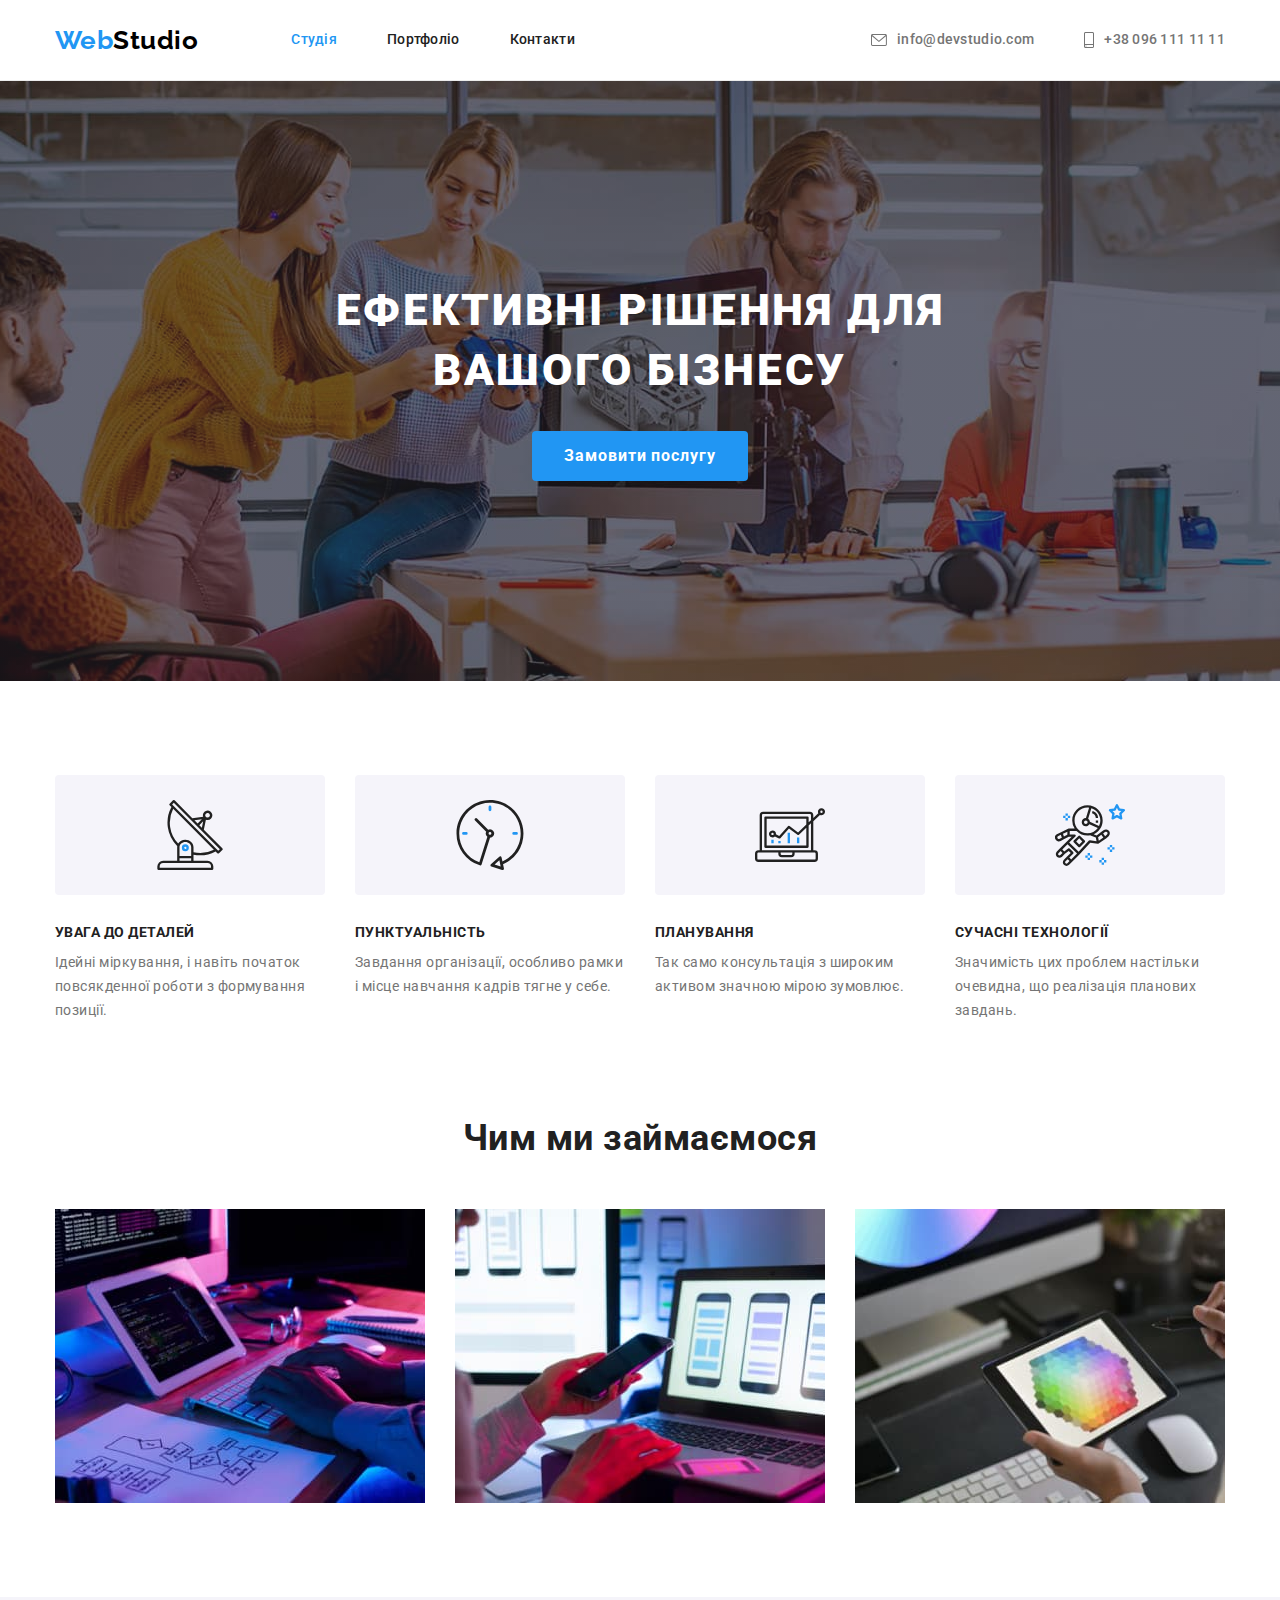
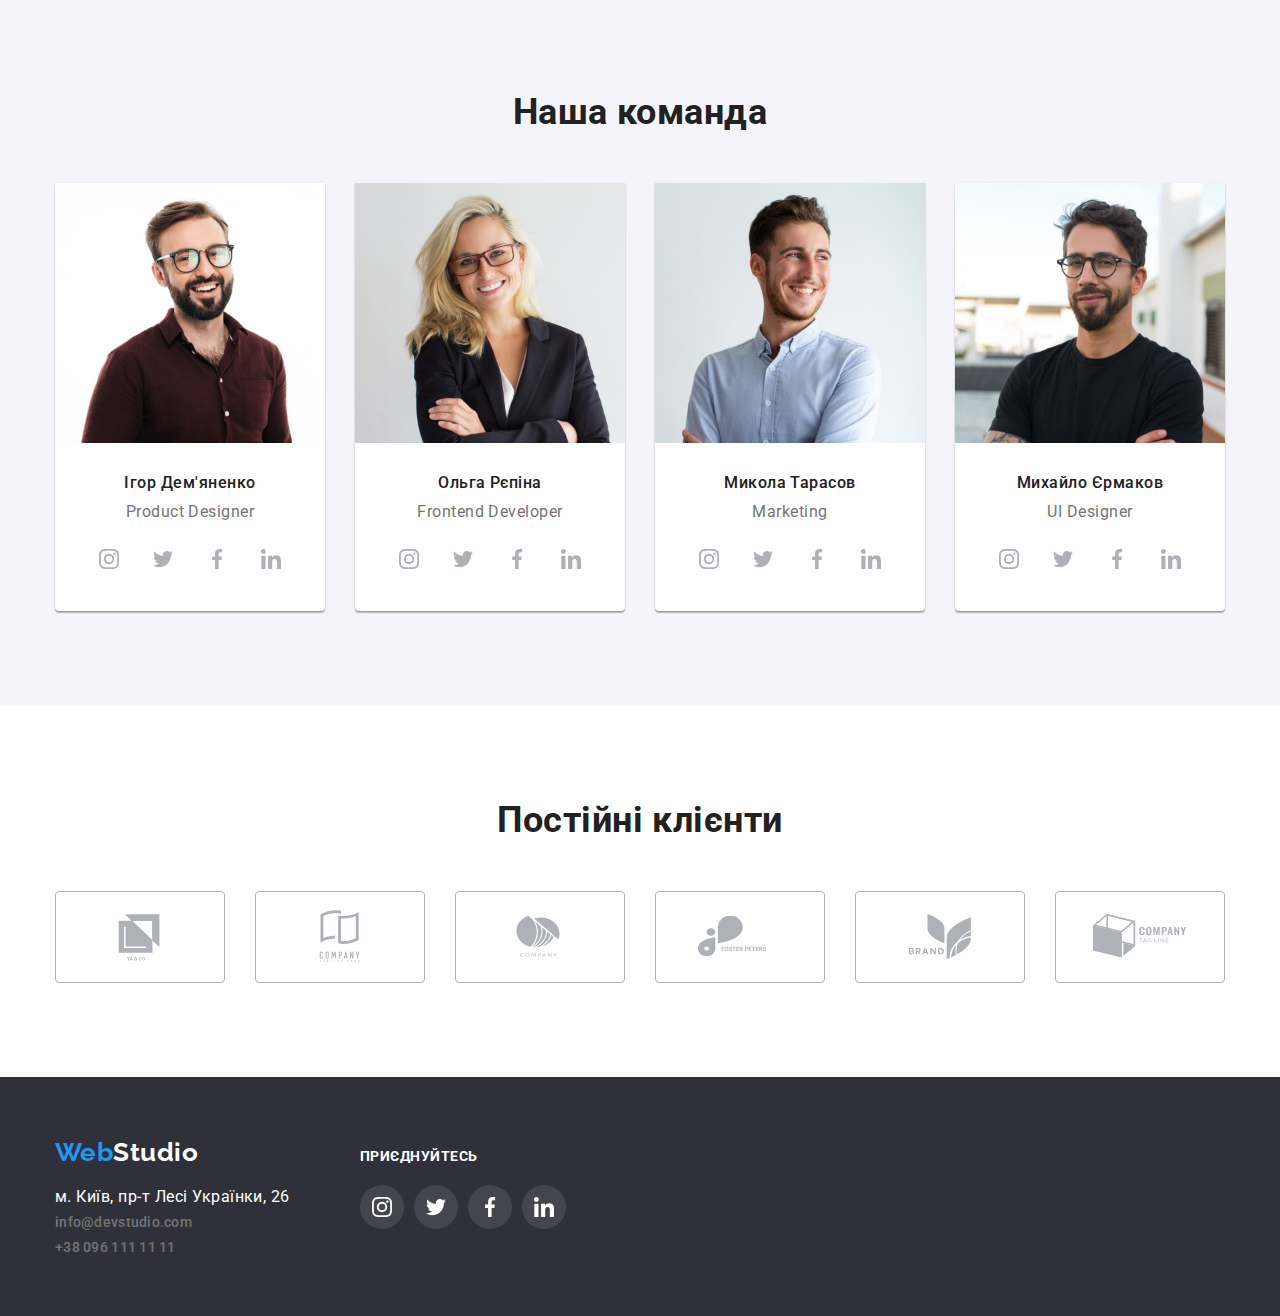
==== index.html @ 7fc438fb "start module 5" ====
<!DOCTYPE html>
<html lang="uk">
  <head>
    <meta charset="UTF-8" />
    <meta http-equiv="X-UA-Compatible" content="IE=edge" />
    <meta name="viewport" content="width=device-width, initial-scale=1.0" />
    <title>WebStudio</title>
    <link
      href="https://fonts.googleapis.com/css2?family=Raleway:wght@700&family=Roboto:wght@400;500;700;900&display=swap"
      rel="stylesheet"
    />
    <link
      rel="stylesheet"
      href="https://cdnjs.cloudflare.com/ajax/libs/modern-normalize/1.1.0/modern-normalize.min.css"
    />
    <link rel="stylesheet" href="./css/styles.css" />
  </head>
  <body>
    <!-- CAP -->
    <header class="header">
      <div class="conteiner content-header">
        <nav class="main-nav">
          <a class="logo" href="./" lang="en"><span class="logo-web">Web</span>Studio</a>
          <ul class="nav-list list">
            <li class="nav-item">
              <a class="nav-link current" href="./index.html">Студія</a>
            </li>
            <li class="nav-item">
              <a class="nav-link" href="./portfolio.html">Портфоліо</a>
            </li>
            <li class="nav-item"><a class="nav-link" href="#">Контакти</a></li>
          </ul>
        </nav>
        <ul class="contacts-list list">
          <li class="contact-item">
            <a class="contacts-link" href="mailto:info@devstudio.com">
              <svg class="contacts-icon" width="16" height="12">
                <use href="./images/icons.svg#icon-email"></use>
              </svg>
              <span>info@devstudio.com</span></a
            >
          </li>
          <li class="contact-item">
            <a class="contacts-link" href="tel:+380961111111">
              <svg class="contacts-icon" width="10" height="16">
                <use href="./images/icons.svg#icon-smartphone"></use>
              </svg>
              <span>+38 096 111 11 11</span></a
            >
          </li>
        </ul>
      </div>
    </header>
    <!-- HERO -->
    <main>
      <section class="section hero">
        <div class="conteiner">
          <h1 class="hero-title">
            ЕФЕКТИВНІ РІШЕННЯ ДЛЯ <br />
            ВАШОГО БІЗНЕСУ
          </h1>
          <button type="button" class="button">Замовити послугу</button>
        </div>
      </section>
      <!-- FEATURES -->
      <section class="section">
        <div class="conteiner">
          <!-- заголовок візуально прихований за допомогою css -->
          <h2 class="visually-hidden">Особливості</h2>
          <ul class="features-list list">
            <li class="features-item">
              <div class="features-stone">
                <svg class="features-icon" width="70" height="70">
                  <use href="./images/icons.svg#icon-antenna"></use>
                </svg>
              </div>
              <h3 class="features-title">УВАГА ДО ДЕТАЛЕЙ</h3>
              <p class="features-text">
                Ідейні міркування, і навіть початок повсякденної роботи з формування позиції.
              </p>
            </li>
            <li class="features-item">
              <div class="features-stone">
                <svg class="features-icon" width="70" height="70">
                  <use href="./images/icons.svg#icon-clock"></use>
                </svg>
              </div>
              <h3 class="features-title">ПУНКТУАЛЬНІСТЬ</h3>
              <p class="features-text">
                Завдання організації, особливо рамки і місце навчання кадрів тягне у себе.
              </p>
            </li>
            <li class="features-item">
              <div class="features-stone">
                <svg class="features-icon" width="70" height="70">
                  <use href="./images/icons.svg#icon-diagrame"></use>
                </svg>
              </div>
              <h3 class="features-title">ПЛАНУВАННЯ</h3>
              <p class="features-text">
                Так само консультація з широким активом значною мірою зумовлює.
              </p>
            </li>
            <li class="features-item">
              <div class="features-stone">
                <svg class="features-icon" width="70" height="70">
                  <use href="./images/icons.svg#icon-astronaut"></use>
                </svg>
              </div>
              <h3 class="features-title">СУЧАСНІ ТЕХНОЛОГІЇ</h3>
              <p class="features-text">
                Значимість цих проблем настільки очевидна, що реалізація планових завдань.
              </p>
            </li>
          </ul>
        </div>
      </section>
      <!-- SERVICES -->
      <section class="section no-padding">
        <div class="conteiner">
          <h2 class="section-title">Чим ми займаємося</h2>
          <ul class="services-list list">
            <li class="services-item">
              <img src="./images/box-1.jpg" alt="Розробка десктопних додатків" width="370" />
            </li>
            <li class="services-item">
              <img src="./images/box-2.jpg" alt="Розробка мобільних додатків" width="370" />
            </li>
            <li class="services-item">
              <img src="./images/box-3.jpg" alt="Дизайнерські рішення" width="370" />
            </li>
          </ul>
        </div>
      </section>
      <!-- TEAM -->
      <section class="section team">
        <div class="conteiner">
          <h2 class="section-title">Наша команда</h2>
          <ul class="team-list list">
            <li class="team-item">
              <img src="./images/img-1.jpg" alt="Фахівець команди 1" width="270" />
              <div class="team-content">
                <h3 class="team-title">Ігор Дем'яненко</h3>
                <p class="team-text" lang="en">Product Designer</p>
                <ul class="icons-list list">
                  <li class="icon-item">
                    <a
                      href="#"
                      class="icon-link"
                      target="_blank"
                      rel="noopener noreferrer nofollow"
                    >
                      <svg class="icon" width="20" height="20">
                        <use href="./images/icons.svg#icon-instagram"></use>
                      </svg>
                    </a>
                  </li>
                  <li class="icon-item">
                    <a
                      href="#"
                      class="icon-link"
                      target="_blank"
                      rel="noopener noreferrer nofollow"
                    >
                      <svg class="icon" width="20" height="20">
                        <use href="./images/icons.svg#icon-twitter"></use>
                      </svg>
                    </a>
                  </li>
                  <li class="icon-item">
                    <a
                      href="#"
                      class="icon-link"
                      target="_blank"
                      rel="noopener noreferrer nofollow"
                    >
                      <svg class="icon" width="20" height="20">
                        <use href="./images/icons.svg#icon-facebook"></use>
                      </svg>
                    </a>
                  </li>
                  <li class="icon-item">
                    <a
                      href="#"
                      class="icon-link"
                      target="_blank"
                      rel="noopener noreferrer nofollow"
                    >
                      <svg class="icon" width="20" height="20">
                        <use href="./images/icons.svg#icon-linkedin"></use>
                      </svg>
                    </a>
                  </li>
                </ul>
              </div>
            </li>

            <li class="team-item">
              <img src="./images/img-2.jpg" alt="Фахівець команди 2" width="270" />
              <div class="team-content">
                <h3 class="team-title">Ольга Рєпіна</h3>
                <p class="team-text" lang="en">Frontend Developer</p>
                <ul class="icons-list list">
                  <li class="icon-item">
                    <a
                      href="#"
                      class="icon-link"
                      target="_blank"
                      rel="noopener noreferrer nofollow"
                    >
                      <svg class="icon" width="20" height="20">
                        <use href="./images/icons.svg#icon-instagram"></use>
                      </svg>
                    </a>
                  </li>
                  <li class="icon-item">
                    <a
                      href="#"
                      class="icon-link"
                      target="_blank"
                      rel="noopener noreferrer nofollow"
                    >
                      <svg class="icon" width="20" height="20">
                        <use href="./images/icons.svg#icon-twitter"></use>
                      </svg>
                    </a>
                  </li>
                  <li class="icon-item">
                    <a
                      href="#"
                      class="icon-link"
                      target="_blank"
                      rel="noopener noreferrer nofollow"
                    >
                      <svg class="icon" width="20" height="20">
                        <use href="./images/icons.svg#icon-facebook"></use>
                      </svg>
                    </a>
                  </li>
                  <li class="icon-item">
                    <a
                      href="#"
                      class="icon-link"
                      target="_blank"
                      rel="noopener noreferrer nofollow"
                    >
                      <svg class="icon" width="20" height="20">
                        <use href="./images/icons.svg#icon-linkedin"></use>
                      </svg>
                    </a>
                  </li>
                </ul>
              </div>
            </li>

            <li class="team-item">
              <img src="./images/img-3.jpg" alt="Фахівець команди 3" width="270" />
              <div class="team-content">
                <h3 class="team-title">Микола Тарасов</h3>
                <p class="team-text" lang="en">Marketing</p>
                <ul class="icons-list list">
                  <li class="icon-item">
                    <a
                      href="#"
                      class="icon-link"
                      target="_blank"
                      rel="noopener noreferrer nofollow"
                    >
                      <svg class="icon" width="20" height="20">
                        <use href="./images/icons.svg#icon-instagram"></use>
                      </svg>
                    </a>
                  </li>
                  <li class="icon-item">
                    <a
                      href="#"
                      class="icon-link"
                      target="_blank"
                      rel="noopener noreferrer nofollow"
                    >
                      <svg class="icon" width="20" height="20">
                        <use href="./images/icons.svg#icon-twitter"></use>
                      </svg>
                    </a>
                  </li>
                  <li class="icon-item">
                    <a
                      href="#"
                      class="icon-link"
                      target="_blank"
                      rel="noopener noreferrer nofollow"
                    >
                      <svg class="icon" width="20" height="20">
                        <use href="./images/icons.svg#icon-facebook"></use>
                      </svg>
                    </a>
                  </li>
                  <li class="icon-item">
                    <a
                      href="#"
                      class="icon-link"
                      target="_blank"
                      rel="noopener noreferrer nofollow"
                    >
                      <svg class="icon" width="20" height="20">
                        <use href="./images/icons.svg#icon-linkedin"></use>
                      </svg>
                    </a>
                  </li>
                </ul>
              </div>
            </li>

            <li class="team-item">
              <img src="./images/img-4.jpg" alt="Фахівець команди 4" width="270" />
              <div class="team-content">
                <h3 class="team-title">Михайло Єрмаков</h3>
                <p class="team-text" lang="en">UI Designer</p>
                <ul class="icons-list list">
                  <li class="icon-item">
                    <a
                      href="#"
                      class="icon-link"
                      target="_blank"
                      rel="noopener noreferrer nofollow"
                    >
                      <svg class="icon" width="20" height="20">
                        <use href="./images/icons.svg#icon-instagram"></use>
                      </svg>
                    </a>
                  </li>
                  <li class="icon-item">
                    <a
                      href="#"
                      class="icon-link"
                      target="_blank"
                      rel="noopener noreferrer nofollow"
                    >
                      <svg class="icon" width="20" height="20">
                        <use href="./images/icons.svg#icon-twitter"></use>
                      </svg>
                    </a>
                  </li>
                  <li class="icon-item">
                    <a
                      href="#"
                      class="icon-link"
                      target="_blank"
                      rel="noopener noreferrer nofollow"
                    >
                      <svg class="icon" width="20" height="20">
                        <use href="./images/icons.svg#icon-facebook"></use>
                      </svg>
                    </a>
                  </li>
                  <li class="icon-item">
                    <a
                      href="#"
                      class="icon-link"
                      target="_blank"
                      rel="noopener noreferrer nofollow"
                    >
                      <svg class="icon" width="20" height="20">
                        <use href="./images/icons.svg#icon-linkedin"></use>
                      </svg>
                    </a>
                  </li>
                </ul>
              </div>
            </li>
          </ul>
        </div>
      </section>
      <!-- CLIENTS -->
      <section class="section">
        <div class="conteiner">
          <h2 class="section-title">Постійні клієнти</h2>
          <ul class="clients-list list">
            <li class="clients-item">
              <a href="#" class="clients-icon" target="_blank" rel="noopener noreferrer nofollow">
                <svg class="icon" width="106" height="60">
                  <use href="./images/icons.svg#icon-logo-yaco"></use>
                </svg>
              </a>
            </li>
            <li class="clients-item">
              <a href="#" class="clients-icon" target="_blank" rel="noopener noreferrer nofollow">
                <svg class="icon" width="106" height="60">
                  <use href="./images/icons.svg#icon-logo-tagline"></use>
                </svg>
              </a>
            </li>
            <li class="clients-item">
              <a href="#" class="clients-icon" target="_blank" rel="noopener noreferrer nofollow">
                <svg class="icon" width="106" height="60">
                  <use href="./images/icons.svg#icon-logo-company"></use>
                </svg>
              </a>
            </li>
            <li class="clients-item">
              <a href="#" class="clients-icon" target="_blank" rel="noopener noreferrer nofollow">
                <svg class="icon" width="106" height="60">
                  <use href="./images/icons.svg#icon-logo-foster"></use>
                </svg>
              </a>
            </li>
            <li class="clients-item">
              <a href="#" class="clients-icon" target="_blank" rel="noopener noreferrer nofollow">
                <svg class="icon" width="106" height="60">
                  <use href="./images/icons.svg#icon-logo-brand"></use>
                </svg>
              </a>
            </li>
            <li class="clients-item">
              <a href="#" class="clients-icon" target="_blank" rel="noopener noreferrer nofollow">
                <svg class="icon" width="106" height="60">
                  <use href="./images/icons.svg#icon-logo-tag"></use>
                </svg>
              </a>
            </li>
          </ul>
        </div>
      </section>
    </main>
    <!-- BASEMENT -->
    <footer class="footer">
      <div class="conteiner">
        <div class="address-conteiner">
          <a class="logo" href="./" lang="en"><span class="logo-web">Web</span>Studio</a>
          <address class="footer-address">
            <ul class="address-list list">
              <li class="address-item">
                <a
                  class="address-logo"
                  href="https://goo.gl/maps/8SpiSnEE1Zgthn1p6"
                  target="_blank"
                  rel="noopener noreferrer nofollow"
                  >м. Київ, пр-т Лесі Українки, 26</a
                >
              </li>
              <li class="address-item">
                <a class="contacts-link" href="mailto:info@devstudio.com">info@devstudio.com</a>
              </li>
              <li class="address-item">
                <a class="contacts-link" href="tel:+380961111111">+38 096 111 11 11</a>
              </li>
            </ul>
          </address>
        </div>
        <div class="social-conteiner">
          <p class="social-title">приєднуйтесь</p>
          <ul class="social-list list">
            <li class="social-item">
              <a href="#" class="social-icon" target="_blank" rel="noopener noreferrer nofollow">
                <svg class="icon" width="20" height="20">
                  <use href="./images/icons.svg#icon-instagram"></use>
                </svg>
              </a>
            </li>
            <li class="social-item">
              <a href="#" class="social-icon" target="_blank" rel="noopener noreferrer nofollow">
                <svg class="icon" width="20" height="20">
                  <use href="./images/icons.svg#icon-twitter"></use>
                </svg>
              </a>
            </li>
            <li class="social-item">
              <a href="#" class="social-icon" target="_blank" rel="noopener noreferrer nofollow">
                <svg class="icon" width="20" height="20">
                  <use href="./images/icons.svg#icon-facebook"></use>
                </svg>
              </a>
            </li>
            <li class="social-item">
              <a href="#" class="social-icon" target="_blank" rel="noopener noreferrer nofollow">
                <svg class="icon" width="20" height="20">
                  <use href="./images/icons.svg#icon-linkedin"></use>
                </svg>
              </a>
            </li>
          </ul>
        </div>
      </div>
    </footer>
  </body>
</html>
---- css/styles.css ----
/* для тегу <h1> color: #FFFFFF;
   для тегу <h2; h3> color: #212121;
   для тегу <p> color: #757575;
   для :hover color: #2196F3;
   додатковий фон background-color: #F5F4FA;
   фон для <footer> background-color: #2F303A;
*/

:root {
  --title-color: #212121;
  --text-color: #757575;
  --hover-accent-color: #2196f3;
  --hover-second-color: #188ce8;
  --primary-white-color: #ffffff;
  --background-second-color: #f5f4fa;
  --hero-footer-bgc: #2f303a;
  --icons-color: #afb1b8;
  --card-set-gap: 30px;
}

body {
  background-color: #ffffff;
  color: var(--title-color);

  font-family: 'Roboto', sans-serif;
  letter-spacing: 0.03em;
}

/* CAP */
.header {
  border-bottom: 1px solid #ececec;
}

.section {
  padding-top: 94px;
  padding-bottom: 94px;
}

.no-padding {
  padding-top: 0;
}

.conteiner {
  margin-left: auto;
  margin-right: auto;
  width: 1200px;
  padding: 0 15px;
}

/* властивість для <ul>, забираємо крапки */
.list {
  list-style: none;
  padding: 0;
  margin: 0;
}

.content-header {
  display: flex;
  align-items: center;
}

.main-nav {
  display: flex;
  align-items: center;
}

.logo {
  color: #000000;

  font-family: 'Raleway', sans-serif;
  font-weight: 700;
  font-size: 26px;
  line-height: 1.19;
  text-decoration: none;
}

.logo-web {
  color: var(--hover-accent-color);
}

.nav-list {
  display: flex;
  margin-left: 93px;
}

.nav-item:not(:last-child) {
  margin-right: 50px;
}

.nav-link {
  display: block;
  padding: 32px 0;

  color: var(--title-color);
  font-weight: 500;
  font-size: 14px;
  line-height: 1.14;
  letter-spacing: 0.02em;
  text-decoration: none;
}

.contacts-list {
  display: flex;
  margin-left: auto;
}

.contact-item:not(:last-child) {
  margin-right: 50px;
}

.contacts-link {
  color: var(--text-color);
  font-weight: 500;
  font-size: 14px;
  line-height: 1.14;
  letter-spacing: 0.02em;
  text-decoration: none;

  display: flex;
  align-items: center;
}

.contacts-icon {
  margin-right: 10px;
  fill: currentColor;
}

.nav-link:hover,
.nav-link:focus,
.contacts-link:hover,
.contacts-link:focus {
  color: var(--hover-accent-color);
}

.current {
  color: var(--hover-accent-color);
}

/* HERO */
.section.hero {
  padding-top: 200px;
  padding-bottom: 200px;
  margin: 0 auto;
  max-width: 1600px;
  height: 600px;
  background-image: linear-gradient(to right, rgba(47, 48, 58, 0.4), rgba(47, 48, 58, 0.4)),
    url(../images/bg-img.jpg);
  background-repeat: no-repeat;
  background-position: center;
  background-size: cover;
}

.hero {
  background-color: var(--hero-footer-bgc);
  text-align: center;
}

h1,
h2,
h3,
p {
  margin-top: 0;
  margin-bottom: 0;
}

img {
  display: block;
  min-width: 100%;
  height: auto;
}

.hero-title {
  color: var(--primary-white-color);
  font-style: 400;
  font-weight: 900;
  font-size: 44px;
  line-height: 1.36;
  letter-spacing: 0.06em;
  text-transform: uppercase;

  margin-bottom: 30px;
}

.button {
  background-color: var(--hover-accent-color);
  color: var(--primary-white-color);

  font-family: inherit;
  font-weight: 700;
  font-size: 16px;
  line-height: 1.88;
  letter-spacing: 0.06em;

  cursor: pointer;
  border-radius: 4px;
  padding: 10px 32px;
  border: none;
}

.button:hover,
.button:focus {
  background-color: var(--hover-second-color);
  color: var(--primary-white-color);
}

/* FEATURES */
/* властивість для прихованого заголовку */
.visually-hidden {
  position: absolute;
  white-space: nowrap;
  width: 1px;
  height: 1px;
  overflow: hidden;
  border: 0;
  padding: 0;
  clip: rect(0 0 0 0);
  clip-path: inset(50%);
  margin: -1px;
}

.features-list {
  display: flex;
}

.features-item {
  width: 270px;
}

.features-item:not(:last-child) {
  margin-right: var(--card-set-gap);
}

.features-stone {
  display: flex;
  align-items: center;
  justify-content: center;

  width: 100%;
  height: 120px;

  background-color: var(--background-second-color);
  border-radius: 4px;
  margin-bottom: var(--card-set-gap);
}

.features-title {
  font-weight: 700;
  font-size: 14px;
  line-height: 1.14;
  text-transform: uppercase;

  margin-bottom: 10px;
}

.features-text {
  color: var(--text-color);

  font-size: 14px;
  line-height: 1.71;
}

/* SERVICES */
.services-list {
  display: flex;
}

.services-item:not(:last-child) {
  margin-right: var(--card-set-gap);
}

.section-title {
  font-size: 36px;
  line-height: 1.17;
  text-align: center;

  margin-bottom: 50px;
}

/* TEAM */
.team {
  background-color: var(--background-second-color);
}

.team-list {
  display: flex;
  flex-wrap: wrap;
  margin-left: calc(-1 * var(--card-set-gap));
  margin-top: calc(-1 * var(--card-set-gap));
}

.team-item {
  background-color: var(--primary-white-color);

  box-shadow: 0px 1px 3px rgba(0, 0, 0, 0.12), 0px 1px 1px rgba(0, 0, 0, 0.14),
    0px 2px 1px rgba(0, 0, 0, 0.2);
  border-radius: 0px 0px 4px 4px;

  flex-basis: calc((100% / 4) - var(--card-set-gap));
  margin-left: var(--card-set-gap);
  margin-top: var(--card-set-gap);
}

/* .team-item:not(:last-child) {
  margin-right: var(--card-set-gap);
} */

.team-content {
  text-align: center;
  padding: 30px 0;
}

.team-title {
  font-weight: 500;
  font-size: 16px;
  line-height: 1.19;

  margin-bottom: 10px;
}

.team-text {
  color: var(--text-color);
  font-size: 16px;
  line-height: 1.19;
  margin-bottom: 16px;
}

.icons-list {
  display: flex;
  align-items: center;
  justify-content: center;
}

.icon-item {
  width: 44px;
  height: 44px;
}

.icon-item:not(:last-child) {
  margin-right: 10px;
}

.icon-link {
  color: var(--icons-color);

  display: flex;
  align-items: center;
  justify-content: center;

  width: 100%;
  height: 100%;
  border-radius: 50%;
}

.icon {
  fill: currentColor;
}

.icon-link:hover,
.icon-link:focus {
  background-color: var(--hover-accent-color);
  color: var(--primary-white-color);
}

/* CLIENTS */

.clients-list {
  display: flex;
  flex-wrap: wrap;

  margin-left: calc(-1 * var(--card-set-gap));
}

.clients-item {
  width: 170px;
  height: 92px;

  flex-basis: calc((100% / 6) - var(--card-set-gap));
  margin-left: var(--card-set-gap);
}

.clients-icon {
  color: var(--icons-color);

  display: flex;
  align-items: center;
  justify-content: center;

  width: 100%;
  height: 100%;
  border: 1px solid var(--icons-color);
  border-radius: 4px;
}

.clients-icon:hover,
.clients-icon:focus {
  border: 1px solid var(--hover-accent-color);
  color: var(--hover-accent-color);
}

/* BASEMENT */
.footer {
  background-color: var(--hero-footer-bgc);
  padding: 60px 0;
}

.footer .conteiner {
  display: flex;
  align-content: center;
  align-items: baseline;
}

.address-conteiner {
  display: flex;
  flex-direction: column;
  margin-right: 70px;
}

.footer .logo {
  color: var(--primary-white-color);
  margin-bottom: 20px;
}

.footer-address {
  font-style: normal;
}

.address-item:not(:last-child) {
  margin-bottom: 9px;
}

.address-logo {
  color: var(--primary-white-color);
  text-decoration: none;
  margin-bottom: 20px;
}

.address-logo:hover,
.address-logo:focus {
  color: var(--hover-accent-color);
}

.social-title {
  color: var(--primary-white-color);
  font-weight: 700;
  font-size: 14px;
  line-height: 1.14;
  text-transform: uppercase;

  margin-bottom: 20px;
}

.social-list {
  display: flex;
}

.social-item {
  width: 44px;
  height: 44px;
}

.social-item:not(:last-child) {
  margin-right: 10px;
}

.social-icon {
  color: var(--primary-white-color);
  background-color: rgba(255, 255, 255, 0.1);

  display: flex;
  align-items: center;
  justify-content: center;

  width: 100%;
  height: 100%;
  border-radius: 50%;
}

.social-icon:hover,
.social-icon:focus {
  background-color: var(--hover-accent-color);
}

/* ----------PORTFOLIO STYLES---------- */
/* FILTER */
.filter-list {
  display: flex;
  justify-content: center;
  margin-bottom: 50px;
}

.filter-item:not(:last-child) {
  margin-right: 8px;
}

.filter-btn {
  background-color: var(--background-second-color);
  color: var(--title-color);

  font-family: inherit;
  font-weight: 500;
  font-size: 16px;
  line-height: 1.62;
  letter-spacing: 0.03em;

  border-radius: 4px;
  border: none;
  cursor: pointer;

  padding: 6px 22px;
}

.filter-btn:hover,
.filter-btn:focus {
  background-color: var(--hover-accent-color);
  color: var(--primary-white-color);
  box-shadow: 0px 3px 1px rgba(0, 0, 0, 0.1), 0px 1px 2px rgba(0, 0, 0, 0.08),
    0px 2px 2px rgba(0, 0, 0, 0.12);
}

.filter-btn.current {
  background-color: var(--hover-accent-color);
  color: var(--primary-white-color);
  padding: 6px 25px;
}

/* PROJECTS */
.projects-set {
  display: flex;
  flex-wrap: wrap;

  margin-left: calc(-1 * var(--card-set-gap));
  margin-top: calc(-1 * var(--card-set-gap));
}

.project-list {
  flex-basis: calc((100% / 3) - var(--card-set-gap));
  margin-left: var(--card-set-gap);
  margin-top: var(--card-set-gap);
}

.project-link {
  text-decoration: none;
  display: block;
}

.project-link:hover,
.project-link:focus {
  box-shadow: 0px 1px 1px rgba(0, 0, 0, 0.12), 0px 4px 4px rgba(0, 0, 0, 0.06),
    1px 4px 6px rgba(0, 0, 0, 0.16);
}

.project-content {
  padding-left: 24px;
  padding-top: 20px;
  padding-bottom: 20px;
  border: 1px solid #eeeeee;
  border-top: none;
}

.project-title {
  color: var(--title-color);

  font-size: 18px;
  line-height: 2;
  letter-spacing: 0.06em;

  margin-bottom: 4px;
}

.project-text {
  color: var(--text-color);

  font-size: 16px;
  line-height: 1.88;
}
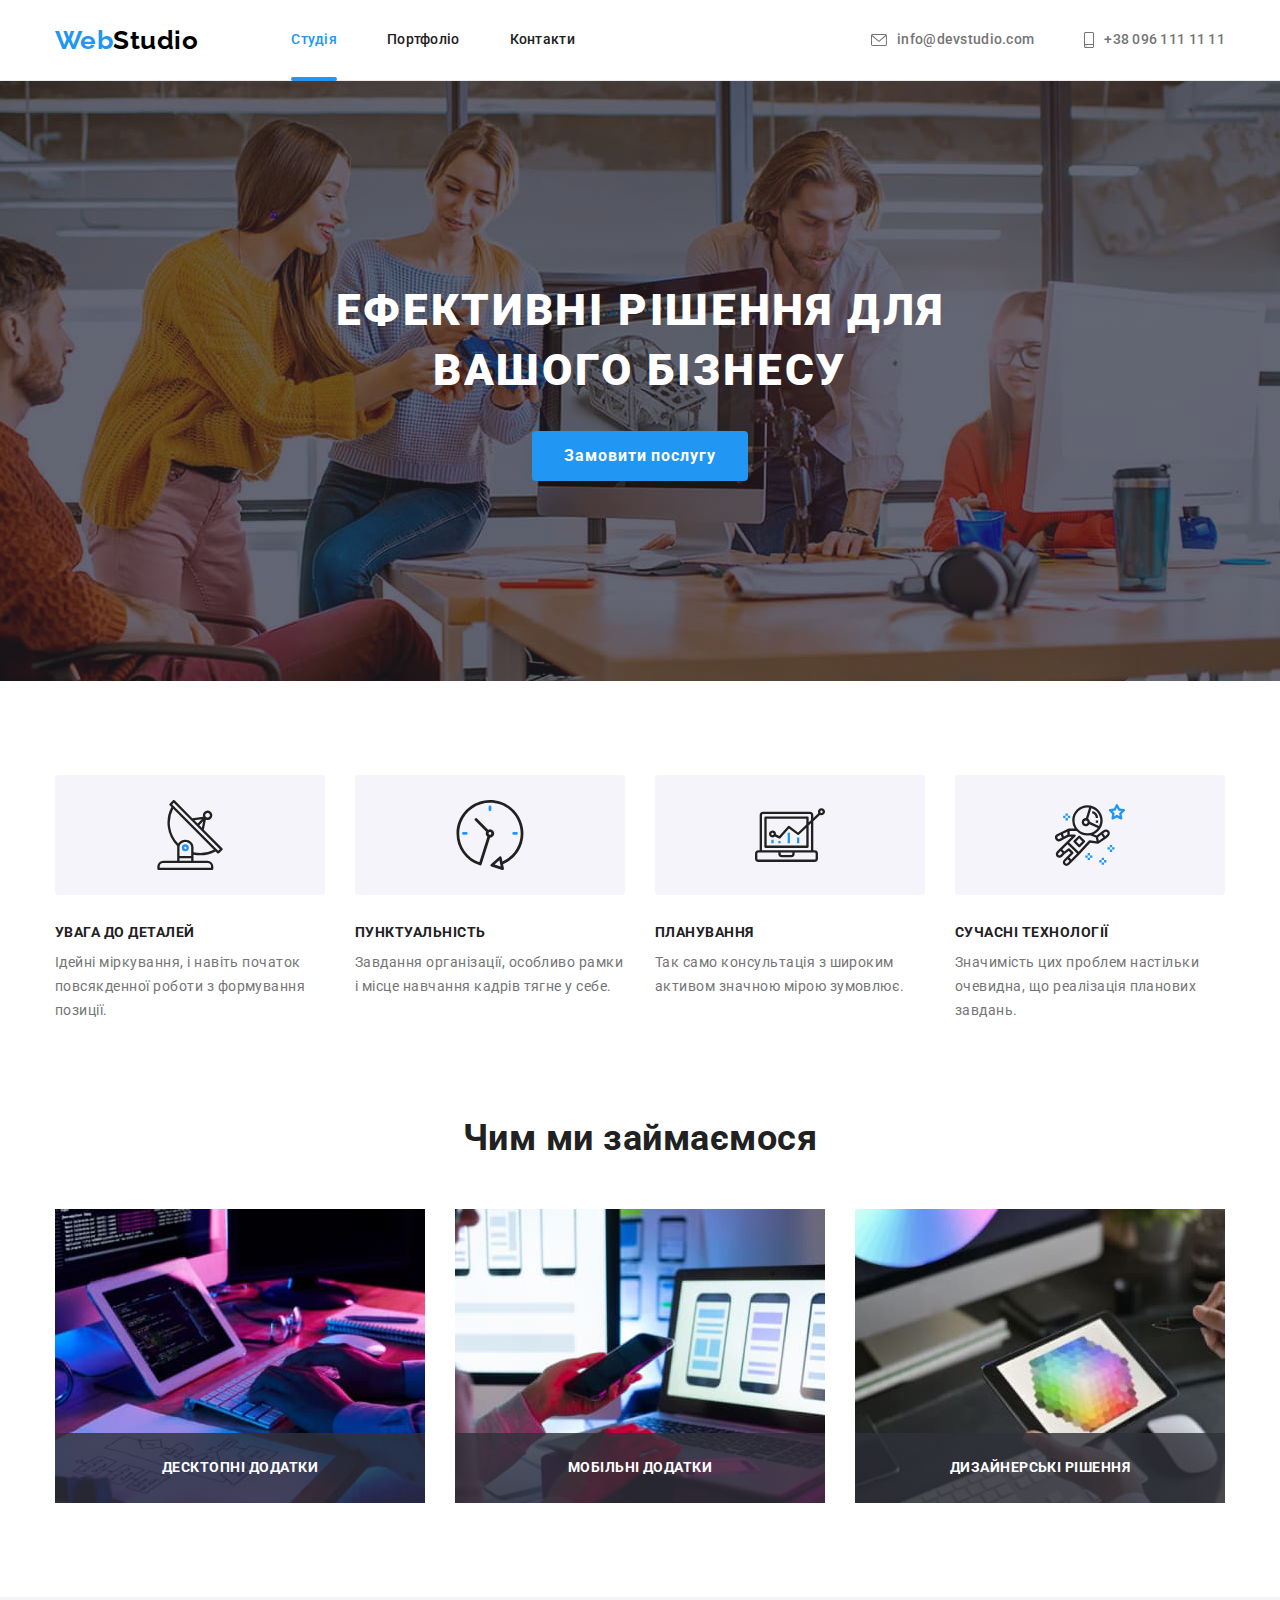
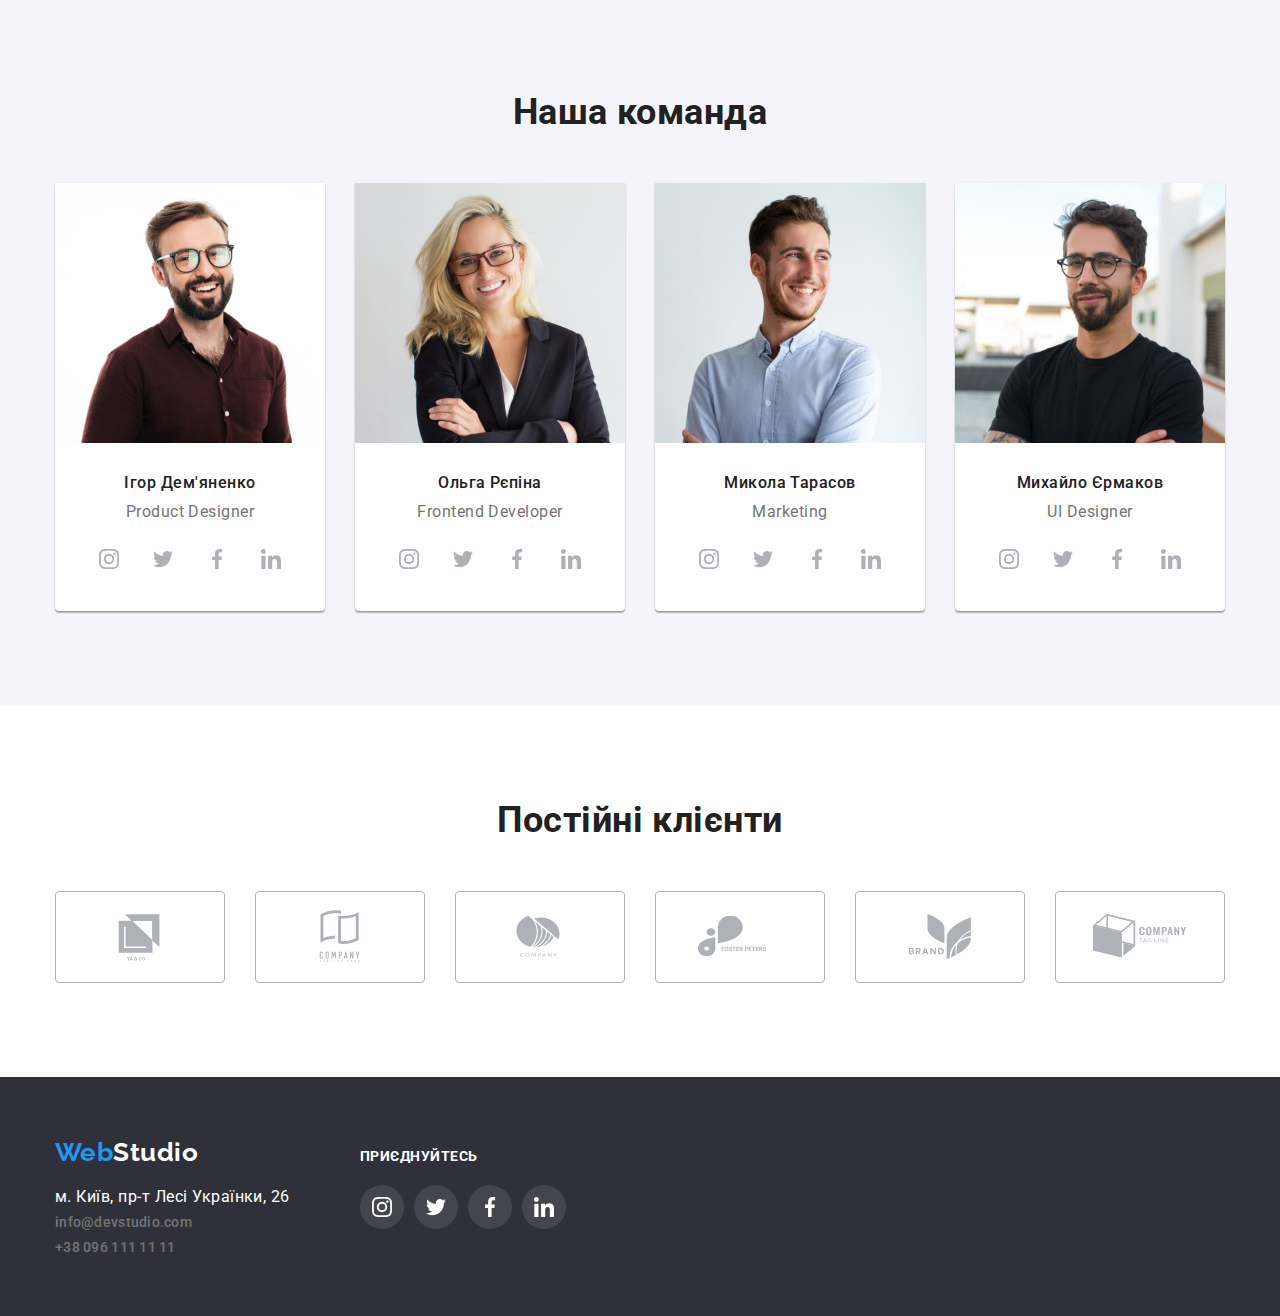
==== commit 0a46f266: "Для всіх ефектів зроблені переходи." ====
--- a/index.html
+++ b/index.html
@@ -59,7 +59,7 @@
             ЕФЕКТИВНІ РІШЕННЯ ДЛЯ <br />
             ВАШОГО БІЗНЕСУ
           </h1>
-          <button type="button" class="button">Замовити послугу</button>
+          <button type="button" class="button" data-modal-open>Замовити послугу</button>
         </div>
       </section>
       <!-- FEATURES -->
@@ -122,12 +122,15 @@
           <ul class="services-list list">
             <li class="services-item">
               <img src="./images/box-1.jpg" alt="Розробка десктопних додатків" width="370" />
+              <p class="services-text">Десктопні додатки</p>
             </li>
             <li class="services-item">
               <img src="./images/box-2.jpg" alt="Розробка мобільних додатків" width="370" />
+              <p class="services-text">Мобільні додатки</p>
             </li>
             <li class="services-item">
               <img src="./images/box-3.jpg" alt="Дизайнерські рішення" width="370" />
+              <p class="services-text">Дизайнерські рішення</p>
             </li>
           </ul>
         </div>
@@ -431,7 +434,7 @@
             <ul class="address-list list">
               <li class="address-item">
                 <a
-                  class="address-logo"
+                  class="address-company"
                   href="https://goo.gl/maps/8SpiSnEE1Zgthn1p6"
                   target="_blank"
                   rel="noopener noreferrer nofollow"
@@ -482,5 +485,15 @@
         </div>
       </div>
     </footer>
+    <div class="backdrop is-hidden" data-modal>
+      <div class="modal-window">
+        <button type="button" class="modal-button" data-modal-close>
+          <svg class="icon" width="18" height="18">
+            <use href="./images/icons.svg#icon-close-black"></use>
+          </svg>
+        </button>
+      </div>
+    </div>
+    <script src="./js/modal.js"></script>
   </body>
 </html>
--- a/css/styles.css
+++ b/css/styles.css
@@ -88,6 +88,8 @@
 }
 
 .nav-link {
+  /* position: relative; */
+
   display: block;
   padding: 32px 0;
 
@@ -97,7 +99,31 @@
   line-height: 1.14;
   letter-spacing: 0.02em;
   text-decoration: none;
-}
+
+  transition: color 250ms cubic-bezier(0.4, 0, 0.2, 1);
+}
+
+/* На випадок, якщо ::after - це :hover */
+/* .nav-link::after {
+  position: absolute;
+  left: 0;
+  bottom: 0;
+
+  display: block;
+  content: ' ';
+  width: 100%;
+  height: 4px;
+  background-color: var(--hover-accent-color);
+  border-radius: 2px;
+  bottom: -1px;
+
+  transform: scaleX(0);
+  transition: transform 250ms cubic-bezier(0.4, 0, 0.2, 1);
+}
+
+.nav-link:hover::after {
+  transform: scaleX(1);
+} */
 
 .contacts-list {
   display: flex;
@@ -118,6 +144,8 @@
 
   display: flex;
   align-items: center;
+
+  transition: color 250ms cubic-bezier(0.4, 0, 0.2, 1);
 }
 
 .contacts-icon {
@@ -133,7 +161,22 @@
 }
 
 .current {
+  position: relative;
   color: var(--hover-accent-color);
+}
+
+.current::after {
+  position: absolute;
+  left: 0;
+  bottom: 0;
+
+  display: block;
+  content: ' ';
+  width: 100%;
+  height: 4px;
+  background-color: var(--hover-accent-color);
+  border-radius: 2px;
+  bottom: -1px;
 }
 
 /* HERO */
@@ -195,6 +238,8 @@
   border-radius: 4px;
   padding: 10px 32px;
   border: none;
+
+  transition: background-color 250ms cubic-bezier(0.4, 0, 0.2, 1);
 }
 
 .button:hover,
@@ -268,6 +313,30 @@
   margin-right: var(--card-set-gap);
 }
 
+.services-item {
+  position: relative;
+}
+
+.services-text {
+  position: absolute;
+  bottom: 0;
+  left: 0;
+  width: 100%;
+  height: 70px;
+
+  display: flex;
+  align-items: center;
+  justify-content: center;
+
+  font-weight: 700;
+  font-size: 14px;
+  line-height: 1.14;
+  text-transform: uppercase;
+
+  color: var(--primary-white-color);
+  background-image: linear-gradient(to right, rgba(47, 48, 58, 0.8), rgba(47, 48, 58, 0.8));
+}
+
 .section-title {
   font-size: 36px;
   line-height: 1.17;
@@ -349,6 +418,9 @@
   width: 100%;
   height: 100%;
   border-radius: 50%;
+
+  transition: background-color 250ms cubic-bezier(0.4, 0, 0.2, 1),
+    color 250ms cubic-bezier(0.4, 0, 0.2, 1);
 }
 
 .icon {
@@ -389,6 +461,8 @@
   height: 100%;
   border: 1px solid var(--icons-color);
   border-radius: 4px;
+
+  transition: color 250ms cubic-bezier(0.4, 0, 0.2, 1), border 250ms cubic-bezier(0.4, 0, 0.2, 1);
 }
 
 .clients-icon:hover,
@@ -428,14 +502,15 @@
   margin-bottom: 9px;
 }
 
-.address-logo {
+.address-company {
   color: var(--primary-white-color);
   text-decoration: none;
   margin-bottom: 20px;
-}
-
-.address-logo:hover,
-.address-logo:focus {
+  transition: color 250ms cubic-bezier(0.4, 0, 0.2, 1);
+}
+
+.address-company:hover,
+.address-company:focus {
   color: var(--hover-accent-color);
 }
 
@@ -473,11 +548,78 @@
   width: 100%;
   height: 100%;
   border-radius: 50%;
+
+  transition: background-color 250ms cubic-bezier(0.4, 0, 0.2, 1);
 }
 
 .social-icon:hover,
 .social-icon:focus {
   background-color: var(--hover-accent-color);
+}
+
+.backdrop {
+  position: fixed;
+  top: 0;
+  left: 0;
+  width: 100%;
+  height: 100%;
+  background-color: rgba(0, 0, 0, 0.2);
+
+  opacity: 1;
+  transition: opacity 250ms cubic-bezier(0.4, 0, 0.2, 1);
+}
+
+.backdrop.is-hidden {
+  opacity: 0;
+  pointer-events: none;
+}
+
+.backdrop.is-hidden .modal-window {
+  transform: translate(-50%, -50%) scale(0.8);
+}
+
+.modal-window {
+  position: absolute;
+  top: 50%;
+  left: 50%;
+  transform: translate(-50%, -50%) scale(1);
+
+  min-width: 528px;
+  min-height: 581px;
+
+  background-color: var(--primary-white-color);
+  box-shadow: 0px 1px 3px rgba(0, 0, 0, 0.12), 0px 1px 1px rgba(0, 0, 0, 0.14),
+    0px 2px 1px rgba(0, 0, 0, 0.2);
+  border-radius: 4px;
+
+  transition: transform 250ms cubic-bezier(0.4, 0, 0.2, 1),
+    opacity 250ms cubic-bezier(0.4, 0, 0.2, 1);
+}
+
+.modal-button {
+  position: absolute;
+  top: 0;
+  right: 0;
+
+  display: flex;
+  align-items: center;
+  justify-content: center;
+
+  width: 30px;
+  height: 30px;
+  margin-top: 8px;
+  margin-right: 8px;
+  border: 1px solid rgba(0, 0, 0, 0.1);
+  border-radius: 50%;
+  cursor: pointer;
+
+  color: #000000;
+  background-color: var(--primary-white-color);
+  transition: color 250ms cubic-bezier(0.4, 0, 0.2, 1);
+}
+
+.modal-button:hover {
+  color: var(--hover-accent-color);
 }
 
 /* ----------PORTFOLIO STYLES---------- */
@@ -505,8 +647,12 @@
   border-radius: 4px;
   border: none;
   cursor: pointer;
+  box-shadow: none;
 
   padding: 6px 22px;
+  transition: color 250ms cubic-bezier(0.4, 0, 0.2, 1),
+    background-color 250ms cubic-bezier(0.4, 0, 0.2, 1),
+    box-shadow 250ms cubic-bezier(0.4, 0, 0.2, 1);
 }
 
 .filter-btn:hover,
